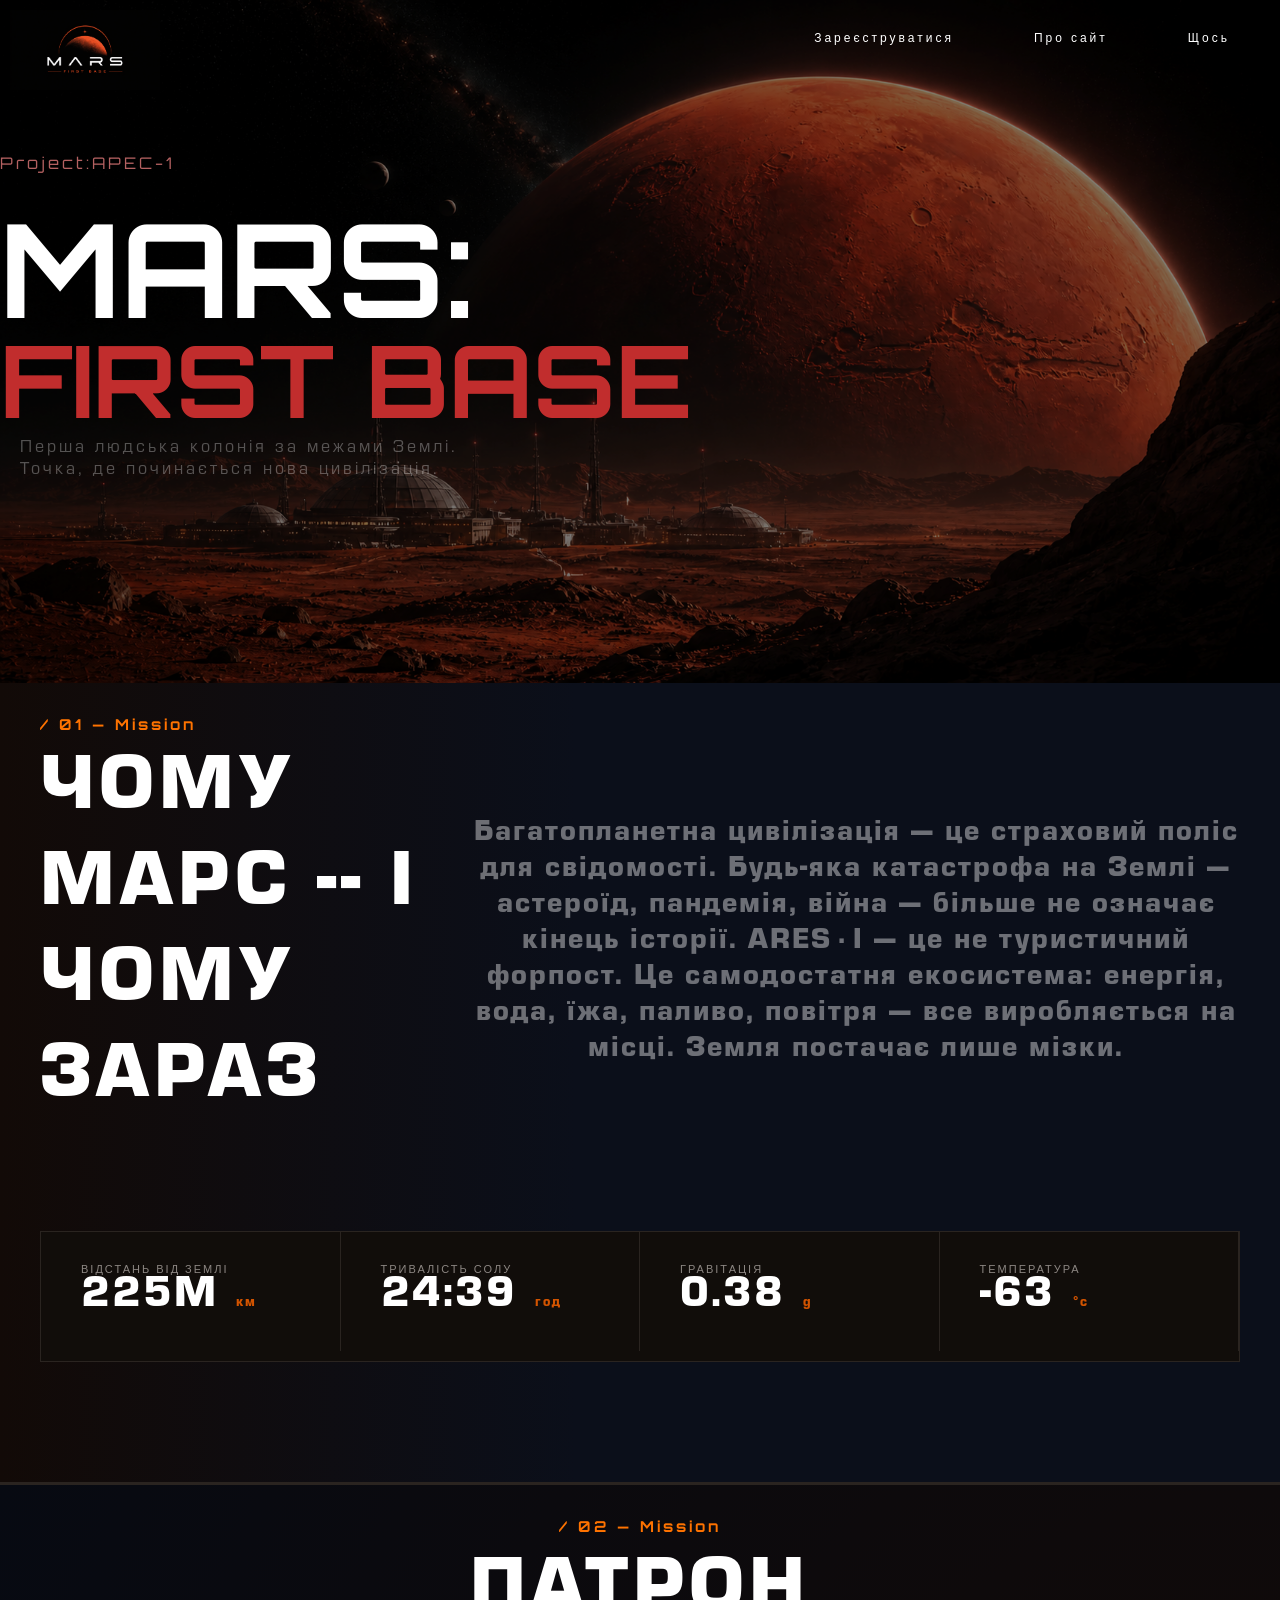
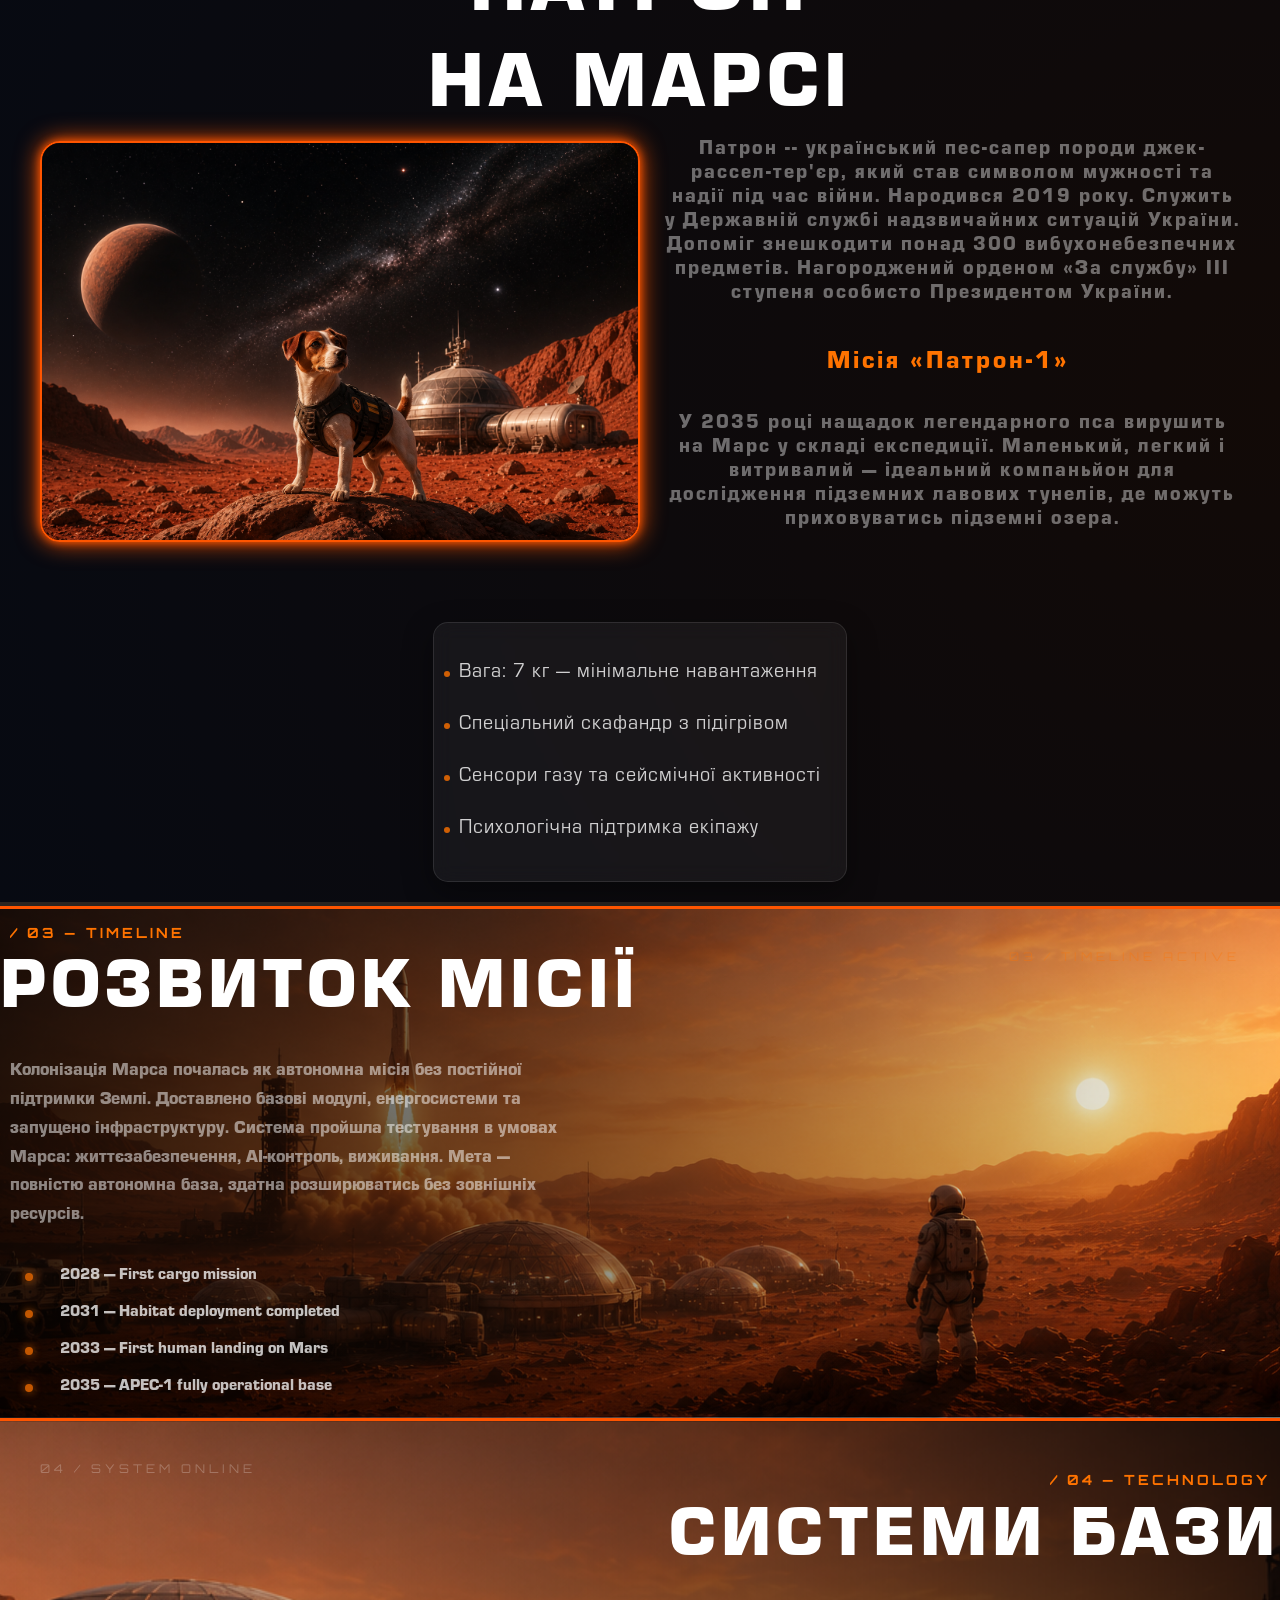
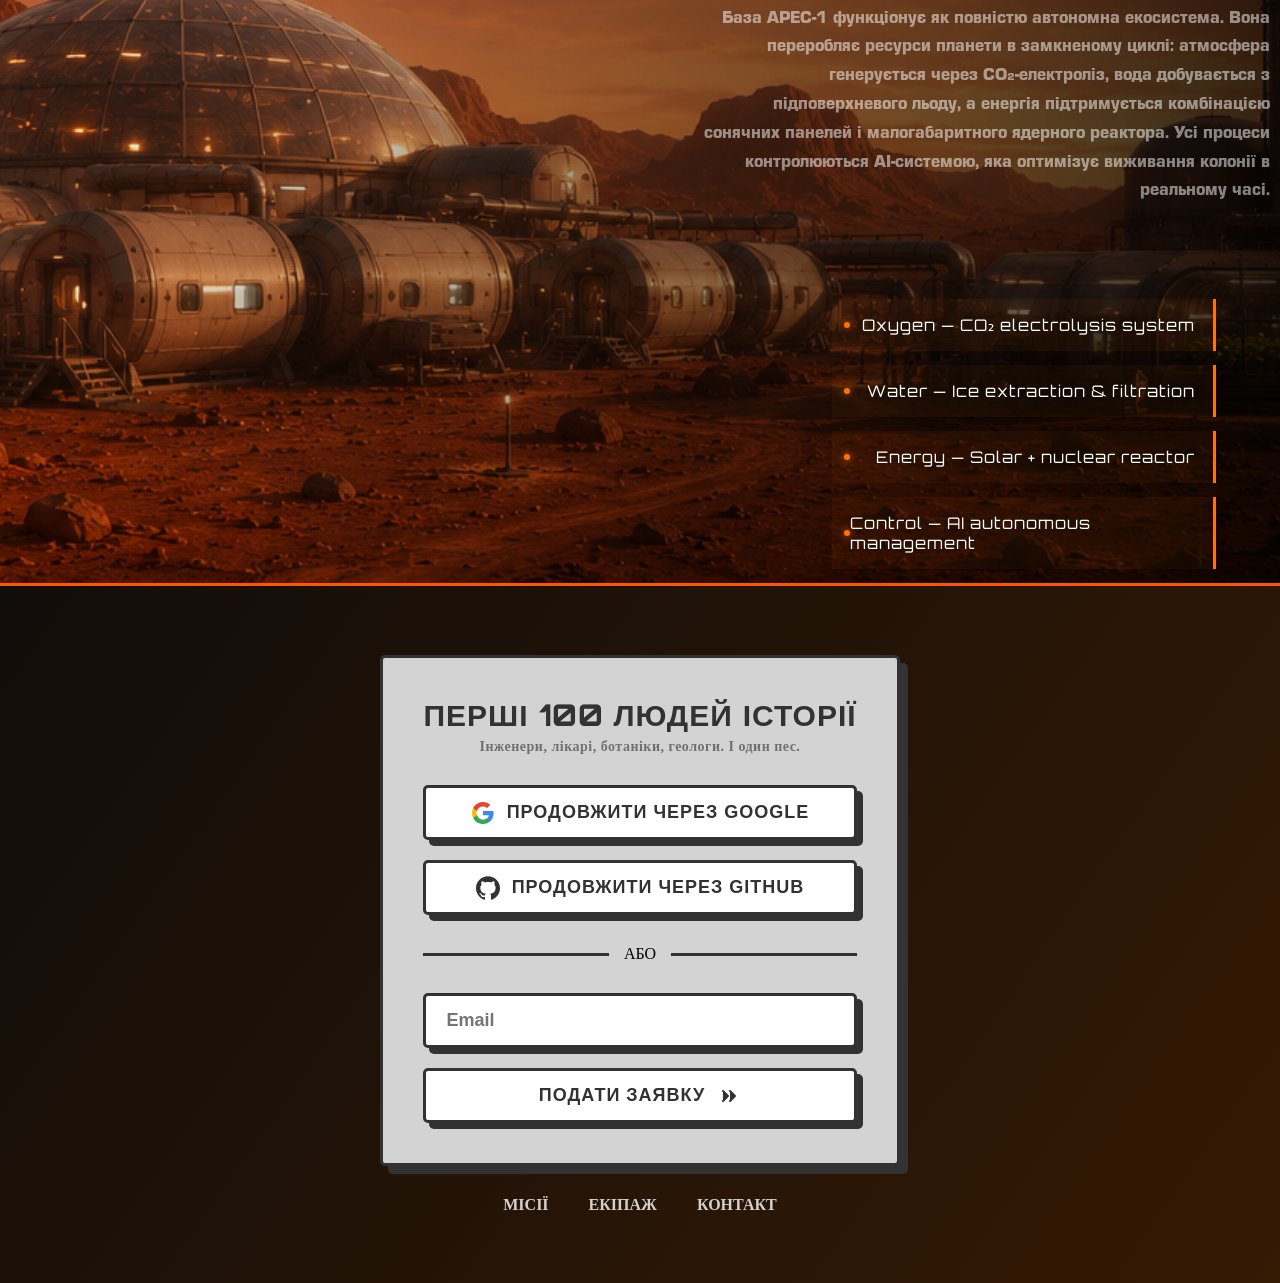
==== index.html @ b6622adc "Rename main.html to index.html" ====
<!DOCTYPE html>
<html lang="en">
<head>
    <meta charset="UTF-8">
    <meta name="viewport" content="width=device-width, initial-scale=1.0">
    <title>MarsJournej</title>
    <link rel="stylesheet" href="style.css">
    <link href="https://fonts.googleapis.com/css2?family=Orbitron:wght@400;700&display=swap" rel="stylesheet">
</head>
<body>
    <header>
        <div class="golowna">
            <img src="images/Mars.png" class=header_img>
            <div class = "panel">
                <img src="images/logo.png" class="logo">
                <div class="menu">
                    <a class = "menu_item" href="#reg">Зареєструватися</a>
                    <a class = "menu_item" href="#">Про сайт</a>
                    <a class = "menu_item" href="#">Щось</a> 
                </div>
            </div>
            <p class = p_apec>Project:APEC-1</p>
            <h1 class="mars_h1">MARS:</h1>
            <h1 class="first_base_h2">FIRST BASE</h1>
            <p class="pidzagolowok">Перша людська колонія за межами Землі.<br>
                Точка, де починається нова цивілізація.</p>
        </div>
    </header>
    <div class = "infa1">
        <h2 class = "h2_infa1">/ 01 — Mission</h2>
        <h1 class = "h1_infa1">Чому Марс -- i чому зараз</h1>
        <p class = "p_infa1">Багатопланетна цивілізація — це страховий поліс для свідомості. Будь-яка катастрофа на Землі — астероїд, пандемія, війна — більше не означає кінець історії.
ARES·I — це не туристичний форпост. Це самодостатня екосистема: енергія, вода, їжа, паливо, повітря — все виробляється на місці. Земля постачає лише мізки.</p>

            <div class="mars_panel">
                <div class="vidstan">
                    <span class="stat-label">ВІДСТАНЬ ВІД ЗЕМЛІ</span>
                    <div class="value">225M <small>км</small></div>
                </div>

                <div class="vidstan">
                    <span class="stat-label">ТРИВАЛІСТЬ СОЛУ</span>
                    <div class="value">24:39 <small>год</small></div>
                </div>

                <div class="vidstan">
                    <span class="stat-label">ГРАВІТАЦІЯ</span>
                    <div class="value">0.38 <small>g</small></div>
                </div>

                <div class="vidstan">
                    <span class="stat-label">ТЕМПЕРАТУРА</span>
                    <div class="value">-63 <small>°C</small></div>
                </div>
                </div>
            </div>
    <div class = "infa2">
        <h2 class =  "h2_infa2">/ 02 — Mission</h2>
        <h1 class = "h1_infa2">ПАТРОН НА МАРСІ</h1>
        <img src = "images/sobaka.png" class="pes_patron_infa2">
        <p class = "p_infa2">Патрон -- український пес-сапер породи джек-рассел-тер'єр, який став символом мужності та надії під час війни.
            Народився 2019 року. Служить у Державній службі надзвичайних ситуацій України. Допоміг знешкодити понад 300 вибухонебезпечних предметів.
            Нагороджений орденом «За службу» III ступеня особисто Президентом України.</p>
        <h3 class = "h3_infa2">Місія «Патрон-1»</h3>
        <p class = "p2_infa2">У 2035 році нащадок легендарного пса вирушить на Марс у складі експедиції. Маленький, легкий і витривалий — ідеальний компаньйон для дослідження підземних лавових тунелів, де можуть приховуватись підземні озера.</p>
        <ul class = ul_infa2>
            <li>Вага: 7 кг — мінімальне навантаження</li>
            <li>Спеціальний скафандр з підігрівом</li>
            <li>Сенсори газу та сейсмічної активності</li>
            <li>Психологічна підтримка екіпажу</li>
        </ul>
    </div>
    <div class="infa3">
        <div class = "img_infa3"></div>
        <h2 class="h2_infa3">/ 03 — TIMELINE</h2>
        <h1 class="h1_infa3">РОЗВИТОК МІСІЇ</h1>

        <p class="p_infa3">Колонізація Марса почалась як автономна місія без постійної підтримки Землі. 
  Доставлено базові модулі, енергосистеми та запущено інфраструктуру.
  Система пройшла тестування в умовах Марса: життєзабезпечення, AI-контроль, виживання.
  Мета — повністю автономна база, здатна розширюватись без зовнішніх ресурсів.</p>
        

        <div class="timeline">
            <p>2028 — First cargo mission</p>
            <p>2031 — Habitat deployment completed</p>
            <p>2033 — First human landing on Mars</p>
            <p>2035 — APEC-1 fully operational base</p>
        </div>
    </div>
    <div class="infa4">
        <div class = "img_infa4"></div>
        <h2 class="h2_infa4">/ 04 — TECHNOLOGY</h2>
        <h1 class="h1_infa4">СИСТЕМИ БАЗИ</h1>

        <p class="p_infa4">База APEC-1 функціонує як повністю автономна екосистема. 
    Вона переробляє ресурси планети в замкненому циклі: атмосфера генерується через CO₂-електроліз, вода добувається з підповерхневого льоду, а енергія підтримується комбінацією сонячних панелей і малогабаритного ядерного реактора.
    Усі процеси контролюються AI-системою, яка оптимізує виживання колонії в реальному часі.</p>
        

        <div class="tech">
            <p>Oxygen — CO₂ electrolysis system</p>
            <p>Water — Ice extraction & filtration</p>
            <p>Energy — Solar + nuclear reactor</p>
            <p>Control — AI autonomous management</p>
    </div>
</div>
</body>
<footer class="mars-footer">
                                                <!--UiVerse-->
    <section id="reg">                                
    <form action="" class="form">
    <div class="form_top">
        <h2>Перші 100 людей історії</h2>
        <span>Інженери, лікарі, ботаніки, геологи. І один пес.</span>
    </div>
    
    <button class="oauthButton">
                    <svg class="icon" viewBox="0 0 24 24">
            <path d="M22.56 12.25c0-.78-.07-1.53-.2-2.25H12v4.26h5.92c-.26 1.37-1.04 2.53-2.21 3.31v2.77h3.57c2.08-1.92 3.28-4.74 3.28-8.09z" fill="#4285F4"></path>
            <path d="M12 23c2.97 0 5.46-.98 7.28-2.66l-3.57-2.77c-.98.66-2.23 1.06-3.71 1.06-2.86 0-5.29-1.93-6.16-4.53H2.18v2.84C3.99 20.53 7.7 23 12 23z" fill="#34A853"></path>
            <path d="M5.84 14.09c-.22-.66-.35-1.36-.35-2.09s.13-1.43.35-2.09V7.07H2.18C1.43 8.55 1 10.22 1 12s.43 3.45 1.18 4.93l2.85-2.22.81-.62z" fill="#FBBC05"></path>
            <path d="M12 5.38c1.62 0 3.06.56 4.21 1.64l3.15-3.15C17.45 2.09 14.97 1 12 1 7.7 1 3.99 3.47 2.18 7.07l3.66 2.84c.87-2.6 3.3-4.53 6.16-4.53z" fill="#EA4335"></path>
            <path d="M1 1h22v22H1z" fill="none"></path>
        </svg>
                    Продовжити через Google
                </button>
    <button class="oauthButton">
                    <svg class="icon" viewBox="0 0 24 24">
            <path d="M12 .297c-6.63 0-12 5.373-12 12 0 5.303 3.438 9.8 8.205 11.385.6.113.82-.258.82-.577 0-.285-.01-1.04-.015-2.04-3.338.724-4.042-1.61-4.042-1.61C4.422 18.07 3.633 17.7 3.633 17.7c-1.087-.744.084-.729.084-.729 1.205.084 1.838 1.236 1.838 1.236 1.07 1.835 2.809 1.305 3.495.998.108-.776.417-1.305.76-1.605-2.665-.3-5.466-1.332-5.466-5.93 0-1.31.465-2.38 1.235-3.22-.135-.303-.54-1.523.105-3.176 0 0 1.005-.322 3.3 1.23.96-.267 1.98-.399 3-.405 1.02.006 2.04.138 3 .405 2.28-1.552 3.285-1.23 3.285-1.23.645 1.653.24 2.873.12 3.176.765.84 1.23 1.91 1.23 3.22 0 4.61-2.805 5.625-5.475 5.92.42.36.81 1.096.81 2.22 0 1.606-.015 2.896-.015 3.286 0 .315.21.69.825.57C20.565 22.092 24 17.592 24 12.297c0-6.627-5.373-12-12-12"></path>
        </svg>
                    Продовжити через Github
                </button>
    <div class="separator">
        <div></div>
        <span>АБО</span>
        <div></div>
    </div>
    <input type="email" placeholder="Email" name="email">
    <button class="oauthButton">
                    Подати заявку
                    
                    <svg class="icon" xmlns="http://www.w3.org/2000/svg" width="24" height="24" viewBox="0 0 24 24" fill="none" stroke="currentColor" stroke-width="2" stroke-linecap="round" stroke-linejoin="round"><path d="m6 17 5-5-5-5"></path><path d="m13 17 5-5-5-5"></path></svg>
                </button>
    </form>






    <div class="footer_bg"></div> 
    <div class="footer-content">       
        <div class="footer-links">
        <a href="#" class="footer-link">МІСІЇ</a>
        <a href="#" class="footer-link">ЕКІПАЖ</a>
        <a href="#" class="footer-link">КОНТАКТ</a>
        </div>
    
    </div>
    </section>
</footer>
</html>






















<!-- Google fonts 
<link rel="preconnect" href="https://fonts.gstatic.com">
<link href="https://fonts.googleapis.com/css2?family=Balsamiq+Sans:wght@700&display=swap" rel="stylesheet">
<a href="#" class="neon-button">Neon</a>-->
---- style.css ----
html {
  scroll-behavior: smooth;
}



/*:root {
  --clr-neon: hsl(317 100% 54%);
  --clr-bg: hsl(323 21% 16%);
}*/

:root {
  /* Насичений оранжево-червоний "марсіанський" колір */
  --clr-neon: hsl(20, 100%, 50%); 
  --clr-bg: hsl(10, 25%, 7%);
}

*,
*::before,
*::after {
  box-sizing: border-box;
}



.neon-button {
  font-size: 4rem;

  display: inline-block;
  cursor: pointer;
  text-decoration: none;
  color: var(--clr-neon);
  border: var(--clr-neon) 0.125em solid;
  padding: 0.25em 1em;
  border-radius: 0.25em;

  text-shadow: 0 0 0.125em hsl(0 0% 100% / 0.3), 0 0 0.45em currentColor;

  box-shadow: inset 0 0 0.5em 0 var(--clr-neon), 0 0 0.5em 0 var(--clr-neon);

  position: relative;
}

.neon-button::before {
  pointer-events: none;
  content: "";
  position: absolute;
  background: var(--clr-neon);
  top: 120%;
  left: 0;
  width: 100%;
  height: 100%;

  transform: perspective(1em) rotateX(40deg) scale(1, 0.35);
  filter: blur(1em);
  opacity: 0.7;
}

.neon-button::after {
  content: "";
  position: absolute;
  top: 0;
  bottom: 0;
  left: 0;
  right: 0;
  box-shadow: 0 0 2em 0.5em var(--clr-neon);
  opacity: 0;
  background-color: var(--clr-neon);
  z-index: -1;
  transition: opacity 100ms linear;
}

.neon-button:hover,
.neon-button:focus {
  color: var(--clr-bg);
  text-shadow: none;
}

.neon-button:hover::before,
.neon-button:focus::before {
  opacity: 1;
}
.neon-button:hover::after,
.neon-button:focus::after {
  opacity: 1;
}




body {
  margin:0px;
  display:block;
}


.header_img {
  margin: 0%;
  filter: brightness(0.5);
  width: 100%;
  height: 100%;
  object-fit: cover;

}

.menu {
  font-family: "Orbitron",sans-serif;
  color: white;
  position: absolute;
  top: 30px;
  display: flex;
  gap: 80px;
  font-size: 12px;
  right:50px;
  letter-spacing: 3px;
    
}

.menu_item{
  text-decoration: none;
  color: white;
  transition: 0.5s;
}
.menu_item:hover{
  scale: 1.04;
  color:rgb(255, 0, 0)
}


@font-face {
  font-family: "Eurostile";
  src: url('fonts/Eurostile_Black.otf') format('opentype');
}

@font-face {
  font-family: "Eurostile1";
  src: url('fonts/Eurostile1.otf') format('opentype');
}


.mars_h1{
  font-family:"Orbitron",sans-serif;
  top:100px;
  font-size:130px;
  position:absolute;
  color:white
}

.p_apec{
  top:20%;
  position: absolute;
  color: rgb(180, 97, 97);
  font-family:"Orbitron",sans-serif;
  font-weight: 100;
  letter-spacing: 3px;
}

.first_base_h2{
  font-family: "Orbitron",sans-serif;
  top:250px;
  font-size:100px;
  position:absolute;
  color:rgb(193, 45, 45)
}

.pidzagolowok{
  font-family: "Eurostile1",sans-serif;
  top:420px;
  margin-left:20px;
  position:absolute;
  color:rgb(255, 255, 255);
  font-size: 18px;
  opacity:0.3;  /*прозорість*/
  letter-spacing: 3px;
}

.logo{
  position:absolute;
  top:10px;
  left:10px;
  width: 150px;
  height: 80px;
}

.panel{
  background-color: rgb(40, 38, 38);

  top:0px;
  left: 0px;  

}

.body_bg{
  width: 100%;
  height: 100%;
  /*aspect-ratio: 3 / 4; співвідношення картинки 3 до 4*/
  object-fit: cover;

}

.golowna{
  position: relative;
  display: flex;
}



                                        /*infa1*/




.infa1 {
  background: linear-gradient(
    270deg,
    #0b0f1a 0%,
    #0b0f1a 55%,
    #120a07 100%
  ); 
  width: 100%;
  padding:20px 40px;    
  box-sizing: border-box; 
  display: flex;
  flex-direction: column; 
  justify-content: center;
  position: relative;
  border-bottom:3px solid #2a2420;;
}

.h1_infa1 {
  font-family: "Eurostile", sans-serif;
  font-size: 80px;
  color: white;
  margin: 0;
  text-transform: uppercase;
  letter-spacing: 5px; 
  width: 40%;
}

.h2_infa1 {
  font-size: 15px;
  color: #ff7300;
  display: flex;
  align-items: center;
  font-family: "Orbitron",sans-serif;
  letter-spacing: 3px;
}
.p_infa1{
  position: absolute;
  display: flex;
  justify-content: top;
  font-family: "Eurostile",sans-serif;
  color:rgb(255, 255, 255);
  opacity: 0.4;
  letter-spacing: 2px;
  font-size:30px;
  width: 60%;
  align-self: flex-end;
  text-align: center;
  right: 40px;
  top:13%
}




                                              /*infa2*/





.infa2 {
  background: radial-gradient(circle at right, #120a07, #070a12); 
  width: 100%;
  padding:20px 40px;    
  box-sizing: border-box; 
  display: flex;
  flex-direction: column; 
  justify-content: center;
  position: relative;
  border-bottom:4px solid #2a2420;
}

.h1_infa2 {
  display: flex;
  justify-content: center;
  align-items: center;
  text-align: center;
  font-family: "Eurostile", sans-serif;
  font-size: 80px;
  color: white;
  margin: 0 auto;
  text-transform: uppercase;
  letter-spacing: 5px; 
  width: 40%;
}

.h2_infa2 {
  display: flex;
  justify-content: center;
  font-size: 15px;
  color: #ff7300;
  display: flex;
  align-items: center;
  font-family: "Orbitron",sans-serif;
  letter-spacing: 3px;
  text-align: center;
}
.p_infa2{
  position: absolute;
  display: flex;
  justify-content: top;
  font-family: "Eurostile",sans-serif;
  color:rgb(255, 255, 255);
  opacity: 0.4;
  letter-spacing: 2px;
  font-size:20px;
  width: 45%;
  align-self: flex-end;
  text-align: center;
  right: 40px;
  top:23%
}
.p2_infa2{
  position: absolute;
  display: flex;
  justify-content: top;
  font-family: "Eurostile",sans-serif;
  color:rgb(255, 255, 255);
  opacity: 0.4;
  letter-spacing: 2px;
  font-size:20px;
  width: 45%;
  align-self: flex-end;
  text-align: center;
  right: 40px;
  top:50%
}
p:hover{
  scale:1.03;

}
p{
  transition: 0.5s;
}
.h3_infa2 {
  display: flex;
  justify-content: center;
  font-size: 25px;
  color: #ff7300;
  font-family: "Eurostile", sans-serif;
  letter-spacing: 3px;
  transform: translateY(-17vw);
  margin-right: 170px;
  align-self: flex-end;
  text-align: center;
  transition: 0.5s;
}

.h3_infa2:hover{
  scale:1.04;
}
.pes_patron_infa2{
  width: 50%;
  height: 50%;
  box-shadow:
  0 0 0.5em var(--clr-neon),
  0 0 1.5em var(--clr-neon),
  inset 0 0 0.8em var(--clr-neon);
  border: 0.125em solid var(--clr-neon);
  border-radius: 20px;
  transition:1s;
}
.pes_patron_infa2:hover{
  transform:rotate(3deg);
  
}


.ul_infa2 {
  list-style: none;
  font-family: "Eurostile1", sans-serif;
  color: white;
  font-size: 20px;
  line-height: 1.8;

  max-width: 520px;
  margin: 0 auto;
  padding: 25px;

  position: relative;

  background: rgba(255, 255, 255, 0.05);
  backdrop-filter: blur(10px);
  border: 1px solid rgba(255, 255, 255, 0.1);
  border-radius: 15px;

  box-shadow: 0 10px 30px rgba(0, 0, 0, 0.4);
}

.ul_infa2 li {
  position: relative;
  opacity: 0.8;
  letter-spacing: 1px;
  padding: 8px 0;

  transition: 0.3s ease;
}

.ul_infa2 li:hover {
  transform: translateX(10px);
  opacity: 1;
  color: #ff7300;
}

.ul_infa2 li::before {
  content: "";
  position: absolute;
  left: -15px;
  top: 50%;
  width: 6px;
  height: 6px;
  background: #ff7300;
  border-radius: 50%;
  transform: translateY(-50%);
}



/*.b_infa2{
  font-size: 30px;
  opacity:1;
  color:white;
  top:208%;
} */










/*.infa3{
  position: absolute;
  background-color:#0B0F1A; 
  opacity: 0.7;
  border-radius: 25px;
  top:220%;
  left: 10px;
  width: 80%;
  height: 70%;
  background-position: center;
  margin-left: 9%;
  align-items: center;
  justify-content: center;
  box-shadow:
  0 0 0.8em var(--clr-neon),
  inset 0 0 0.5em var(--clr-neon);
  border: 0.125em solid var(--clr-neon);
}
  
*/







.mars_panel {
  display: flex;
  width: 100%;
  margin: 100px 0;
  background-color: #110d0a;
  border: 1px solid #2a2420;
  
}
.vidstan:hover {
  transform: translateY(-5px);
  background-color: rgba(255, 115, 0, 0.05);
}


.vidstan {
  display: flex;
  flex: 1;
  min-width: 200px; 
  padding: 30px 40px;
  border-right: 1px solid #2a2420;
  flex-direction: column;
  justify-content: center;
  transition: 0.4s;
}

.vidstan {
  color: #8c8682; 
  font-family: "Orbitron", sans-serif;
  font-size: 11px;
  letter-spacing: 2px;
  text-transform: uppercase;
  margin-bottom: 10px;
}

.value {
  color: #ffffff;
  font-size: 45px;
  line-height: 1;
  font-family: "Eurostile", sans-serif;
}

.vidstan small {
  color: #d35400;
  font-size: 14px;
  margin-left: 5px;
  text-transform: lowercase;
  font-weight: normal;
}





.h1_infa3, .h2_infa3, .p_infa3 {
  position: relative; /* Дозволяє елементу використовувати z-index */
  z-index: 10;        /* Робимо цей шар вищим за картинку (у якої 0 або 1) */
}

.infa3 {
  border-top: 3px solid var(--clr-neon);
  position: relative;
  overflow: hidden;
  display: flex;
  flex-direction: column;
  justify-content: center;
  min-height: 40vw;
}

.img_infa3{
  position: absolute;
  width: 100%;
  height: 100%;
  background: linear-gradient(to right, rgba(0,0,0,0.8), transparent 100%), url(images/vzlit.png);
  background-size: cover;
  background-position: center;
  z-index: 0; 
}

.infa3::before {
  content: "";
  position: absolute;
  inset: 0;
  background: linear-gradient(to right, rgba(0,0,0,0.75), transparent 100%);
  z-index: 0;
  pointer-events: none;
}


.infa3::after {
  content: "03 / TIMELINE ACTIVE";
  position: absolute;
  right: 40px;
  top: 40px;
  font-family: "Orbitron", sans-serif;
  font-size: 12px;
  letter-spacing: 4px;
  color: rgba(255, 115, 0, 0.35);
}



/* ===== TEXT ===== */

.h1_infa3 {
  margin-left: 10px;
  font-family: "Eurostile", sans-serif;
  font-size: 72px;
  color: white;
  margin: 0;
  text-transform: uppercase;
  letter-spacing: 5px;
  width: 55%;
}

.h2_infa3 {
  margin-left: 10px;
  font-family: "Orbitron", sans-serif;
  font-size: 14px;
  color: #ff7300;
  letter-spacing: 3px;
}

.p_infa3 {
  margin-left: 10px;
  width: 45%;
  margin-top: 20px;
  font-family: "Eurostile", sans-serif;
  font-size: 18px;
  color: rgba(255,255,255,0.5);
  line-height: 1.6;
}



.timeline p {

  font-family: "Eurostile", sans-serif;
  color: white;
  opacity: 0.75;
  margin: 18px 60px;
  position: relative;
  transition: 0.3s;
}

.timeline p::before {
  content: "";
  position: absolute;
  left: -35px;
  top: 6px;
  width: 8px;
  height: 8px;
  background: #ff7300;
  border-radius: 50%;
  box-shadow: 0 0 10px #ff7300;
}

.timeline p:hover {
  transform: translateX(10px);
  color: #ff7300;
  opacity: 1;
}


/* ================= INFA 4 ================= */

.infa4 {
  border-top: 3px solid var(--clr-neon);
  position: relative;
  overflow: hidden;
  display: flex;
  flex-direction: column;
  justify-content: center;
  min-height: 40vw;
}

.img_infa4{
  position: absolute;
  width: 100%;
  height: 100%;
  background: linear-gradient(to left, rgba(0,0,0,0.8), transparent 100%), url(images/kolonia.png);
  background-size: cover;
  background-position: center;
  z-index: 0; 
}

.infa4::before {
  content: "";
  inset: 0;
  z-index: 0;
  pointer-events: none;
}



.infa4::after {
  content: "04 / SYSTEM ONLINE";
  position: absolute;
  left: 40px;
  top: 40px;
  font-family: "Orbitron", sans-serif;
  font-size: 12px;
  letter-spacing: 4px;
  color: rgba(255,255,255,0.25);
}
.h1_infa4 {
  margin-right: 10px;
  font-family: "Eurostile", sans-serif;
  font-size: 72px;
  color: white;
  text-transform: uppercase;
  letter-spacing: 5px;
  margin: 0;
  text-align: right;
  position: relative;
}

.h2_infa4 {
  margin-right: 10px;
  margin-top:50px ; 
  font-family: "Orbitron", sans-serif;
  font-size: 14px;
  color: #ff7300;
  letter-spacing: 3px;
  text-align: right;
  position: relative;
}

.p_infa4 {
  margin-right: 10px;
  position: relative;
  width: 45%;
  margin-left: auto;
  margin-top: 20px;
  font-family: "Eurostile", sans-serif;
  font-size: 18px;
  color: rgba(255,255,255,0.5);
  line-height: 1.6;
  text-align: right;
}

/* ===== TECH ===== */

.tech {
  margin-top: 60px;
  width: 30%;
  margin-left: 65%;
}

.tech p {
  display: flex;
  justify-content: flex-end;
  font-family: "Orbitron", sans-serif;
  color: white;
  font-size: 16px;
  letter-spacing: 1px;

  margin: 14px 0;
  padding: 16px 18px;
  background: rgba(255, 115, 0, 0.05);
  border-right: 3px solid #ff7300;

  transition: 0.3s;
  position: relative;
}

.tech p::before {
  content: "";
  position: absolute;
  left: 12px;
  top: 50%;
  transform: translateY(-50%);
  width: 6px;
  height: 6px;
  background: #ff7300;
  border-radius: 50%;
  box-shadow: 0 0 8px #ff7300;
}

.tech p:hover {
  transform: translateX(10px);
  background: rgba(255, 115, 0, 0.12);
}





















                                            /*uiVerse*/


.mars-footer {
  width: 100%;
  min-height: 700px;
  position: relative;
  overflow: hidden;
  border-top: 3px solid var(--clr-neon);
  display: flex;
  flex-direction: column;
  align-items: center;
  justify-content: center;
  padding: 50px 0;
}

.footer_bg {
  position: absolute;
  top: 0;
  left: 0;
  width: 100%;
  height: 100%;
  background: linear-gradient(125deg, #110d0a, #411e02, #b46161, #ff7300);
  background-size: 400% 400%;
  animation: marsGradient 10s ease infinite;
  z-index: 1;
}

@keyframes marsGradient {
  0% { background-position: 0% 50%; }
  50% { background-position: 100% 50%; }
  100% { background-position: 0% 50%; }
}

.footer-content {
  position: relative;
  z-index: 10;
  display: flex;
  flex-direction: column;
  align-items: center;
  justify-content: space-between;
  width: 100%;
  flex: 1;
}

.form {
  --background: #d3d3d3;
  --font-color: #323232;
  --font-color-sub: #666;
  --bg-color: #fff;
  --main-color: #323232;
  --input-focus: #2d8cf0;
  
  position: relative;
  z-index: 11;
  padding: 40px;
  background: var(--background);
  display: flex;
  flex-direction: column;
  align-items: center;
  gap: 20px;
  border-radius: 5px;
  border: 3px solid var(--main-color);
  box-shadow: 8px 8px var(--main-color);
  margin: auto 0;
  width: 100%;
  max-width: 550px;
  box-sizing: border-box;
}

.form > p {
  font-family: var(--font-DelaGothicOne);
  color: var(--font-color);
  font-weight: 800;
  font-size: 24px;
  text-align: center;
  margin: 0;
  padding: 0 5%;
  line-height: 1.2;
}

.form > p > span {
  display: block;
  font-family: var(--font-SpaceMono);
  color: var(--font-color-sub);
  font-weight: 600;
  font-size: 18px;
  margin-top: 5px;
}

.separator {
  width: 100%;
  display: flex;
  align-items: center;
  justify-content: center;
  gap: 15px;
  margin: 10px 0;
}

.separator > div {
  flex: 1;
  height: 3px;
  background-color: var(--main-color);
}

.form > input, 
.oauthButton {
  width: 100%;
  height: 55px;
  border-radius: 5px;
  border: 3px solid var(--main-color);
  background-color: var(--bg-color);
  box-shadow: 6px 6px var(--main-color);
  padding: 0 20px;
  outline: none;
  box-sizing: border-box;
  font-size: 18px;
  font-weight: 700;
  color: var(--font-color);
  transition: all 300ms cubic-bezier(0.23, 1, 0.32, 1);
}

.form > input:focus {
  border-color: var(--input-focus);
  box-shadow: 8px 8px var(--input-focus);
  transform: translate(-4px, -4px);
}

.oauthButton {
  position: relative;
  overflow: hidden;
  display: flex;
  justify-content: center;
  align-items: center;
  cursor: pointer;
  z-index: 1;
  gap: 12px;
  text-transform: uppercase;
  letter-spacing: 1px;
}

.oauthButton::before {
  content: "";
  position: absolute;
  top: 0;
  left: -100%;
  height: 100%;
  width: 100%;
  background-color: #212121;
  z-index: -1;
  transition: all 400ms ease;
}

.oauthButton:hover {
  color: #fff;
  transform: translate(-2px, -2px);
  box-shadow: 8px 8px var(--main-color);
}

.oauthButton:hover::before {
  left: 0;
}

.oauthButton:active, 
.form > input:active {
  transform: translate(4px, 4px);
  box-shadow: 0px 0px var(--main-color);
}

.icon {
  width: 24px;
  height: 24px;
  fill: currentColor;
}

.footer-links {
  display: flex;
  gap: 40px;
  margin-top: 30px;
}

.footer-link {
  text-decoration: none;
  color: white;
  font-weight: bold;
  opacity: 0.8;
  transition: 0.3s;
  position: relative;
}

.footer-link::after {
  content: '';
  position: absolute;
  width: 0;
  height: 2px;
  bottom: -5px;
  left: 0;
  background-color: var(--clr-neon);
  transition: width 0.3s ease;
}

.footer-link:hover {
  opacity: 1;
  color: var(--clr-neon);
}

.footer-link:hover::after {
  width: 100%;
}



.form_top {
  width: 100%;
  text-align: center;
  margin-bottom: 10px;
}

.form_top h2 {
  font-family: "Orbitron", sans-serif;
  color: var(--font-color);
  font-weight: 800;
  font-size: 30px;
  text-transform: uppercase;
  margin: 0;
  letter-spacing: 1px;
  line-height: 1.1;
}

.form_top span {
  display: block;
  font-family: var(--font-SpaceMono), monospace;
  color: var(--font-color-sub);
  font-weight: 600;
  font-size: 14px;
  margin-top: 8px;
  letter-spacing: 0.5px;
  opacity: 0.9;
}
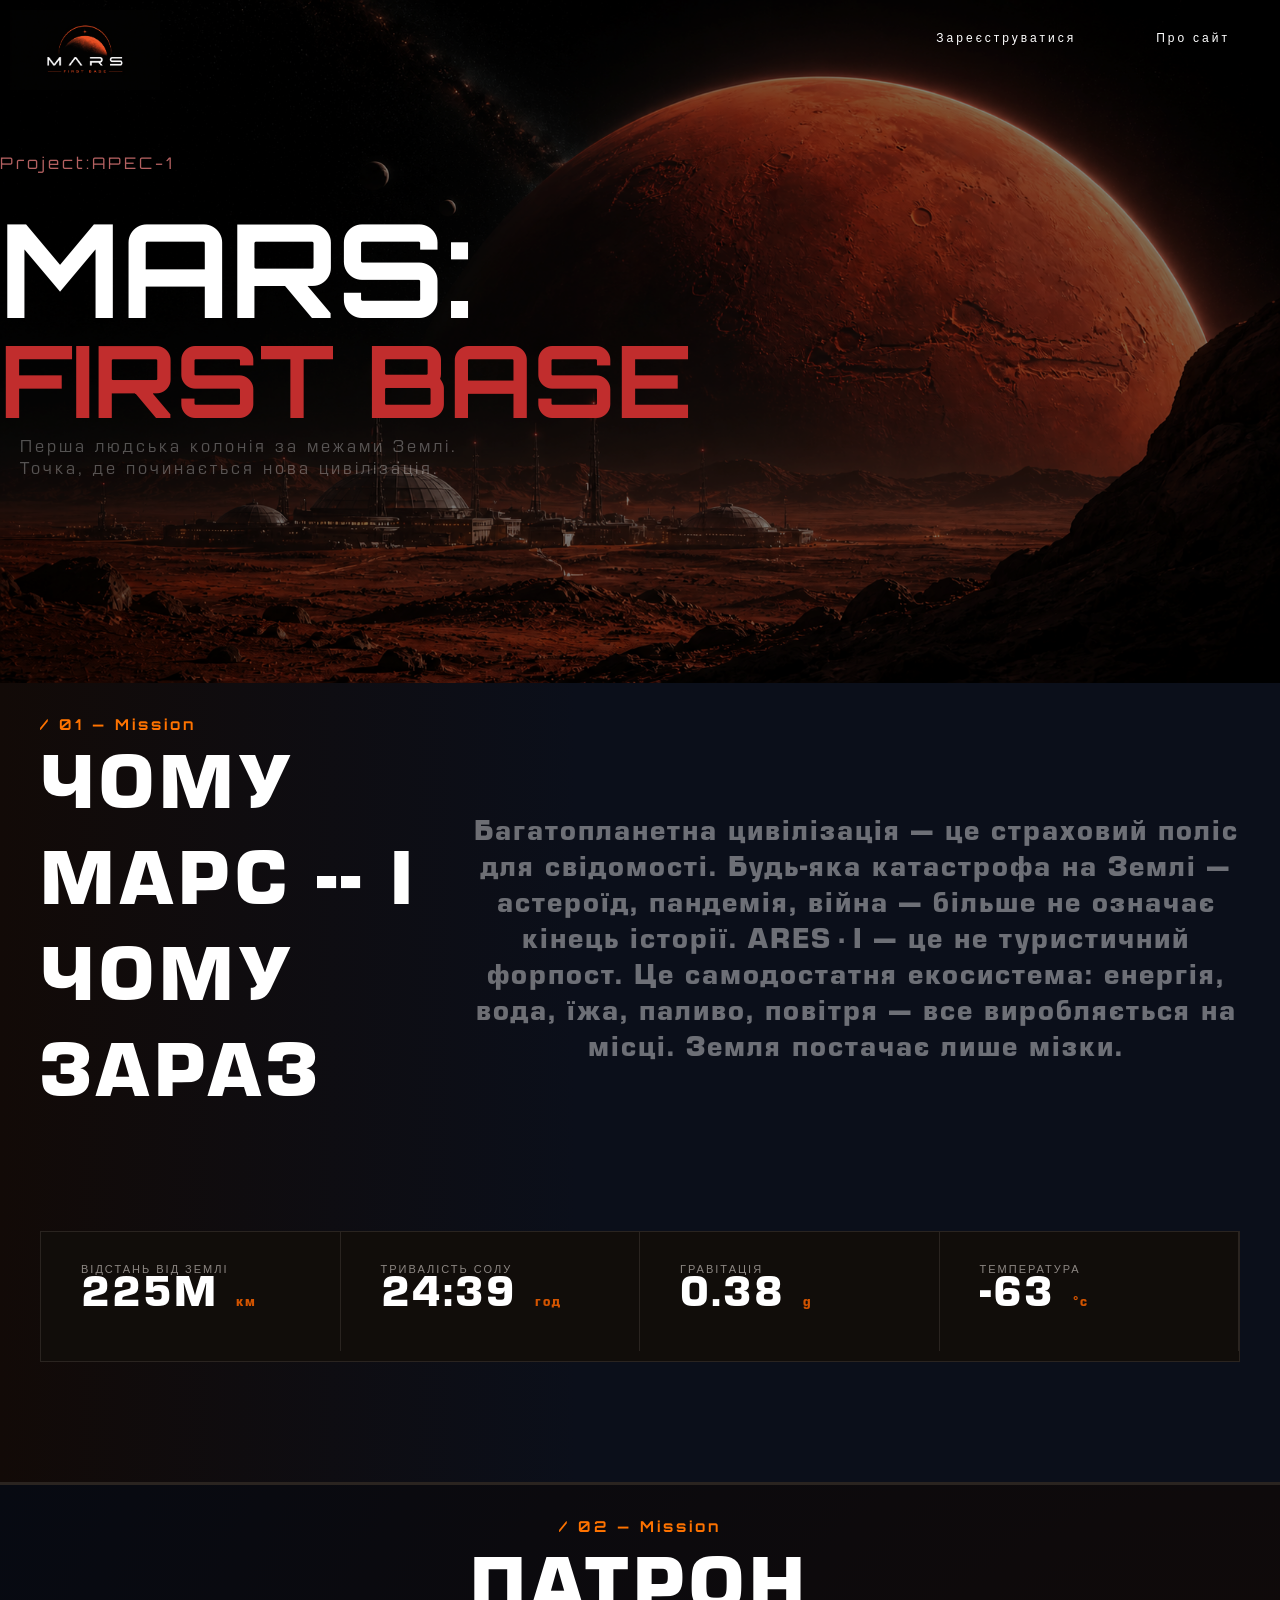
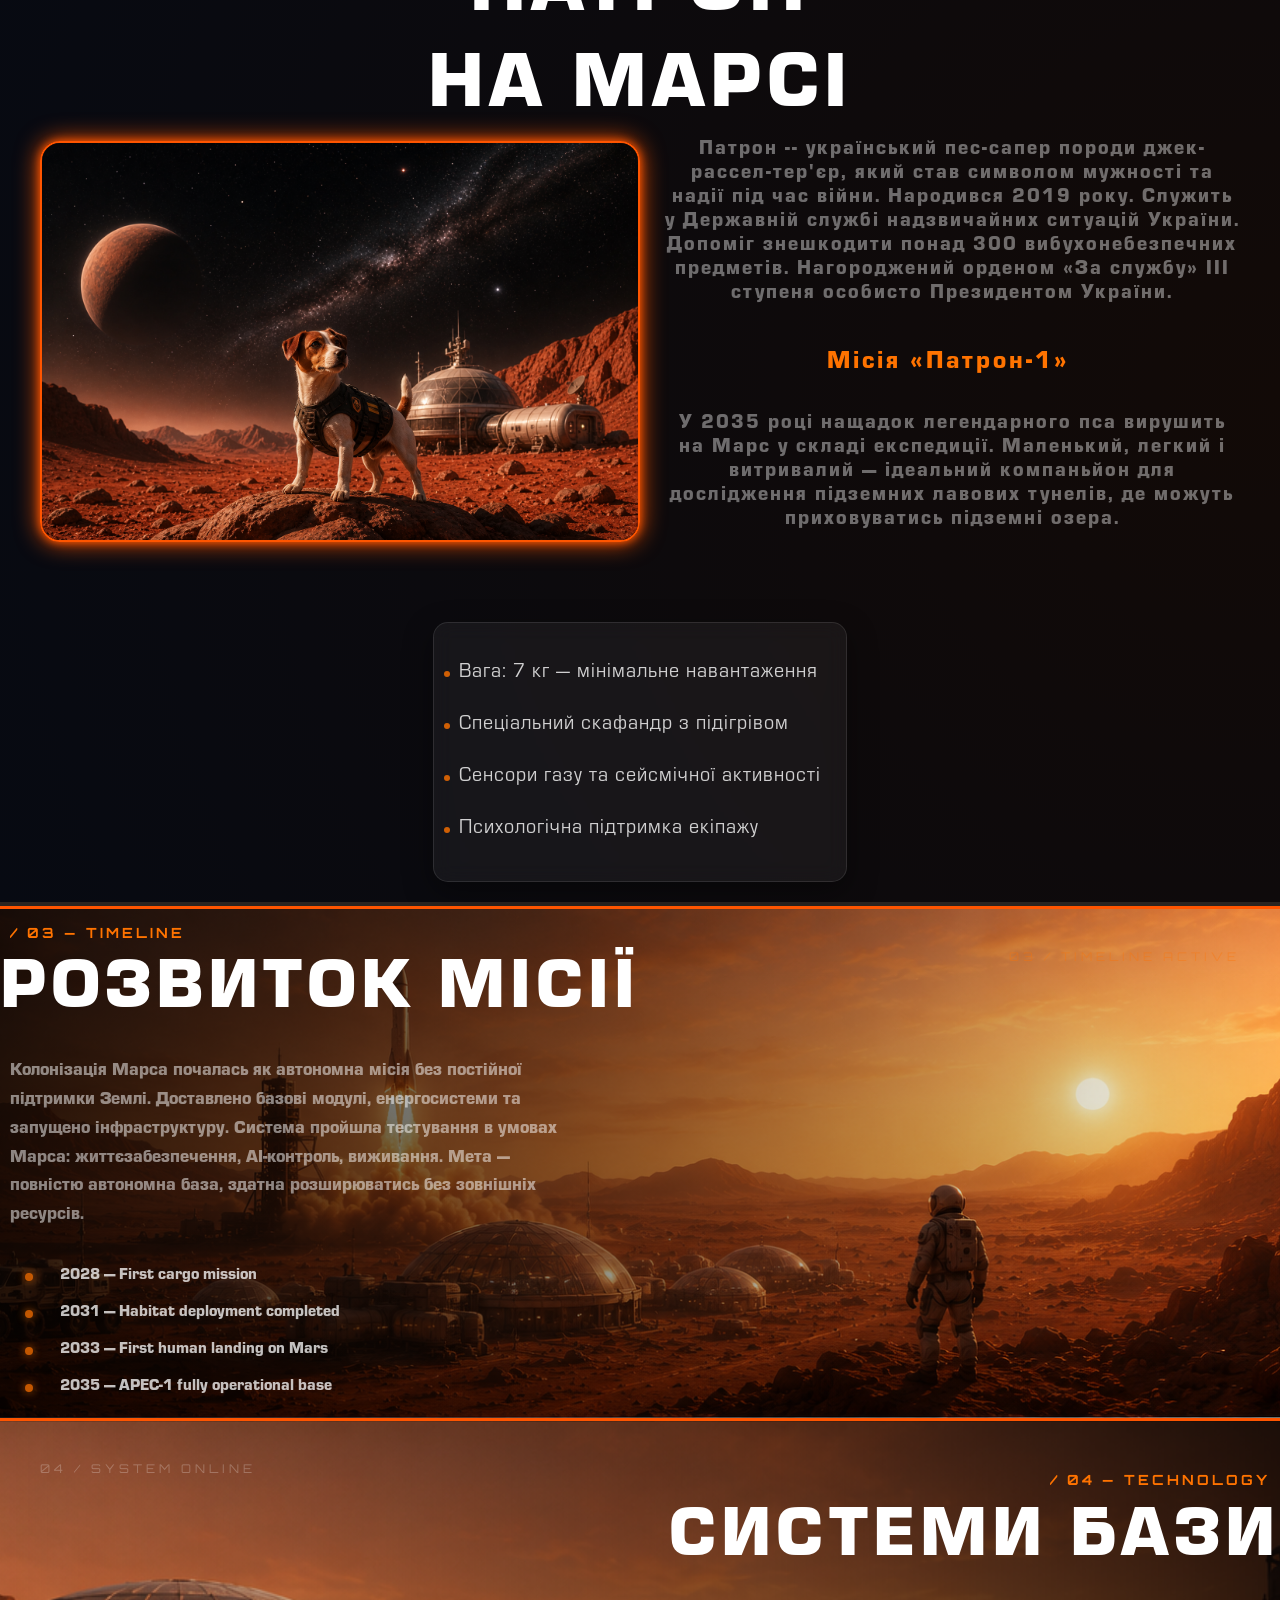
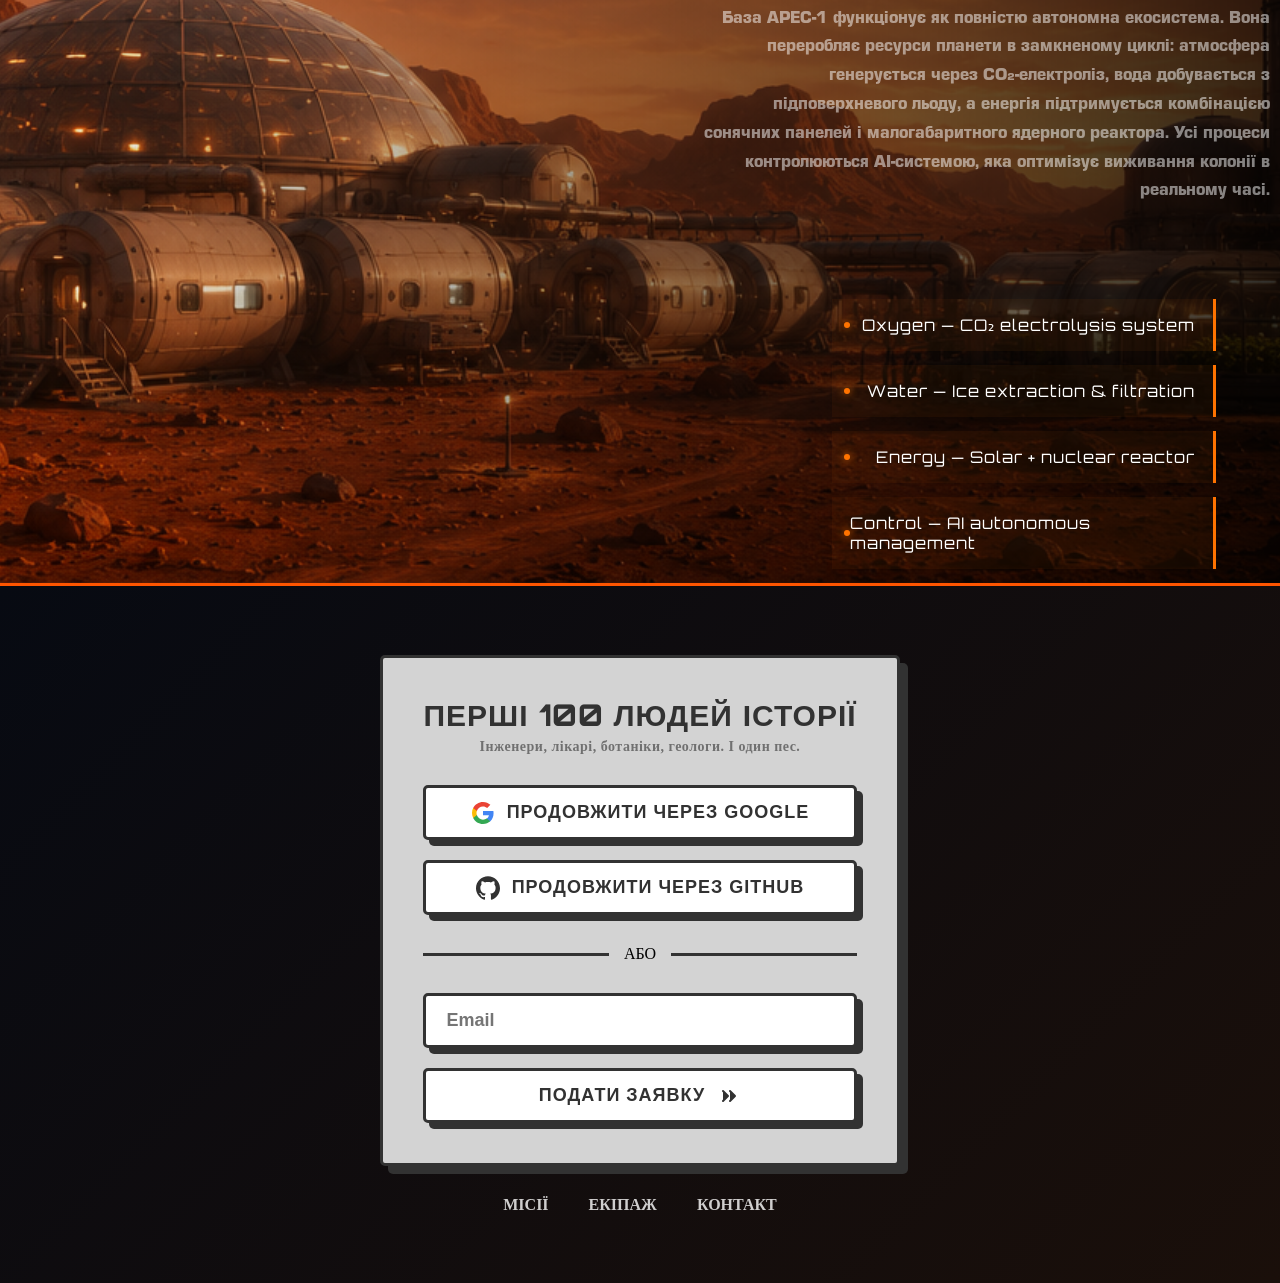
==== commit cfbb2ff0: "Fix HTML formatting and update content" ====
--- a/index.html
+++ b/index.html
@@ -15,8 +15,8 @@
                 <img src="images/logo.png" class="logo">
                 <div class="menu">
                     <a class = "menu_item" href="#reg">Зареєструватися</a>
-                    <a class = "menu_item" href="#">Про сайт</a>
-                    <a class = "menu_item" href="#">Щось</a> 
+                    <a class="menu_item" href="#" data-modal="about">Про сайт</a>
+                    
                 </div>
             </div>
             <p class = p_apec>Project:APEC-1</p>
@@ -105,6 +105,48 @@
             <p>Control — AI autonomous management</p>
     </div>
 </div>
+
+
+<div id="vikno_overlay" class="vikno_overlay" onclick="if(event.target===this)this.classList.remove('active')">
+        <div class = "modal-vikno">
+            <div class="modal-kut-br"></div>
+            <button class ="modal-hreshchyk" onclick="document.getElementById('vikno_overlay').classList.remove('active')">[ ESC ]</button>
+
+            <div class = "modal-verhnya">/ ABOUT — PROJECT:APEC-1</div>
+            <h1 class="modal_info_blok">Mars Journey</h1>
+            <div class="modal-pidzag">ПЕРША ЛЮДСЬКА КОЛОНІЯ ЗА МЕЖАМИ ЗЕМЛІ</div>
+
+            <hr class = "modal-liniya">
+
+            <p class ="modal-text_small">Цей сайт — інформаційний портал місії ARES·I. Ми збираємо першу сотню людей, які залишать Землю і побудують нову цивілізацію на Марсі. Інженери. Лікарі. Вчені. І один пес.</p>
+            <p class ="modal-text_small">Проєкт розроблено як відкрита платформа для відбору учасників, хронологія місії та технічна документація бази APEC-1.</p>
+
+            <div class="infa_modal">
+                <div class = "modal-kartka">
+                    <span class="stat-nazva">СТАТУС МІСІЇ</span>
+                    <div class = "stat-chyslo">ACTIVE <small>▸</small></div>
+                </div>
+
+                <div class = "modal-kartka">
+                    <span class="stat-nazva">ЗАПУСК</span>
+                    <div class = "stat-chyslo">2028 <small>р.</small></div>
+                </div>
+
+                <div class = "modal-kartka">
+                    <span class="stat-nazva">ЕКІПАЖ</span>
+                    <div class="stat-chyslo">100 <small>осіб</small></div>
+                </div>
+
+                <div class = "modal-kartka">
+                    <span class="stat-nazva">ВЕРСІЯ САЙТУ</span>
+                    <div class ="stat-chyslo">0.1 <small>beta</small></div>
+                </div>
+            </div>
+
+            
+        </div>
+    </div>
+<script src="script.js"></script>
 </body>
 <footer class="mars-footer">
                                                 <!--UiVerse-->
@@ -160,6 +202,9 @@
     </div>
     </section>
 </footer>
+
+
+
 </html>
 
 
--- a/style.css
+++ b/style.css
@@ -634,9 +634,11 @@
 }
 
 
-/* ================= INFA 4 ================= */
+                                            /*INFA 4*/
 
 .infa4 {
+  width: 100%;
+  height: 100%;
   border-top: 3px solid var(--clr-neon);
   position: relative;
   overflow: hidden;
@@ -796,7 +798,13 @@
   left: 0;
   width: 100%;
   height: 100%;
-  background: linear-gradient(125deg, #110d0a, #411e02, #b46161, #ff7300);
+  background: linear-gradient(135deg, 
+    #070a12 0%, 
+    #1a0f0a 25%, 
+    #4a1a05 50%, 
+    #ff4500 75%, 
+    #1a0f0a 100%
+  ); 
   background-size: 400% 400%;
   animation: marsGradient 10s ease infinite;
   z-index: 1;
@@ -1012,4 +1020,192 @@
   margin-top: 8px;
   letter-spacing: 0.5px;
   opacity: 0.9;
-}+}
+
+
+
+
+                                        /*modalne vikno*/
+.vikno_overlay {
+  display: none;
+  background: rgba(0,0,0,0.85);
+  position: fixed;
+  z-index: 1000;
+  inset: 0;
+  justify-content: center;
+  align-items: center;
+}
+
+.vikno_overlay.active { display: flex; }
+
+.modal-vikno {
+  background: #0b0f1a;
+  border: 1px solid #ff7300;
+  width: 90%;
+  box-shadow: 0 0 30px rgba(255,115,0,0.2), inset 0 0 20px rgba(255,115,0,0.03);
+  position: relative;
+  max-width: 620px;
+  padding: 50px 50px 40px;
+}
+
+.modal-vikno::before {
+  content: "";
+  top: 0; left: 0;
+  position: absolute;
+  height: 3px; width: 40px;
+  background: #ff7300;
+}
+
+.modal-vikno::after {
+  position: absolute;
+  content: "";
+  left: 0; top: 0;
+  height: 40px; width: 3px;
+  background: #ff7300;
+}
+
+.modal-kut-br {
+  bottom: 0; right: 0;
+  position: absolute;
+  height: 3px; width: 40px;
+  background: #ff7300;
+}
+
+.modal-kut-br::after {
+  content: "";
+  position: absolute;
+  right: 0; bottom: 0;
+  height: 40px; width: 3px;
+  background: #ff7300;
+}
+
+.modal-hreshchyk {
+  position: absolute;
+  top: 20px; right: 20px;
+  background: none;
+  border: none;
+  color: rgba(255,255,255,0.3);
+  letter-spacing: 2px;
+  font-family: "Orbitron", sans-serif;
+  cursor: pointer;
+  font-size: 11px;
+  transition: 0.3s;
+}
+
+.modal-hreshchyk:hover { color: #ff7300; }
+
+.modal-verhnya {
+  font-family: "Orbitron", sans-serif;
+  color: rgba(255,115,0,0.5);
+  font-size: 11px;
+  margin-bottom: 20px;
+  letter-spacing: 4px;
+  font-size: 11px;
+}
+
+.modal_info_blok {
+  font-family: "Orbitron",sans-serif;
+  font-size: 36px;
+  color: white;
+  letter-spacing: 4px;
+  margin: 0 0 8px;
+  text-transform: uppercase;
+  font-family: "Orbitron", sans-serif;
+}
+
+.modal-pidzag {
+  color: rgba(255,115,0,0.6);
+  font-size: 11px;
+  font-family: "Orbitron", sans-serif;
+  margin-bottom: 30px;
+  letter-spacing: 3px;
+}
+
+.modal-liniya {
+  border: none;
+  margin: 24px 0;
+  border-top: 1px solid #2a2420;
+}
+
+.modal-text_small {
+  font-family: "Orbitron", sans-serif;
+  color:rgb(255, 255, 255);
+  letter-spacing: 1.5px;
+  opacity: 0.45;
+  font-size: 12px;
+  line-height: 2;
+  margin: 0 0 16px;
+}
+
+.infa_modal {
+  display: grid;
+  gap: 1px;
+  grid-template-columns: 1fr 1fr;
+  background: #2a2420;
+  margin: 28px 0;
+  display: grid;
+}
+
+.modal-kartka {
+  background: #0b0f1a;
+  display: flex;
+  padding: 20px 24px;
+  flex-direction: column;
+  justify-content: center;
+  transition: 0.4s;
+}
+
+.modal-kartka:hover {
+  background: rgba(255, 115, 0, 0.05);
+  transform: translateY(-5px);
+}
+
+.modal-kartka .stat-nazva {
+  font-family: "Orbitron", sans-serif;
+  color: #8c8682;
+  letter-spacing: 2px;
+  font-size: 11px;
+  text-transform: uppercase;
+  margin-bottom: 10px;
+}
+
+.modal-kartka .stat-chyslo {
+  font-family: "Eurostile", sans-serif;
+  color: #ffffff;
+  line-height: 1;
+  font-size: 45px;
+}
+
+.modal-kartka small {
+  font-size: 14px;
+  color: #d35400;
+  font-weight: normal;
+  margin-left: 5px;
+  text-transform: lowercase;
+}
+
+
+.modal-lanka {
+  font-family: "Orbitron", sans-serif;
+  text-decoration: none;
+  font-size: 10px;
+  color: rgba(255,255,255,0.4);
+  position: relative;
+  letter-spacing: 3px;
+  transition: 0.3s;
+}
+
+.modal-lanka::after {
+  content: '';
+  position: absolute;
+  left: 0; bottom: -4px;
+  height: 1px; width: 0;
+  background-color: #ff7300;
+  transition: 0.3s;
+}
+
+.modal-lanka:hover { 
+  color: #ff7300; 
+}
+.modal-lanka:hover::after { 
+  width: 100%; }
